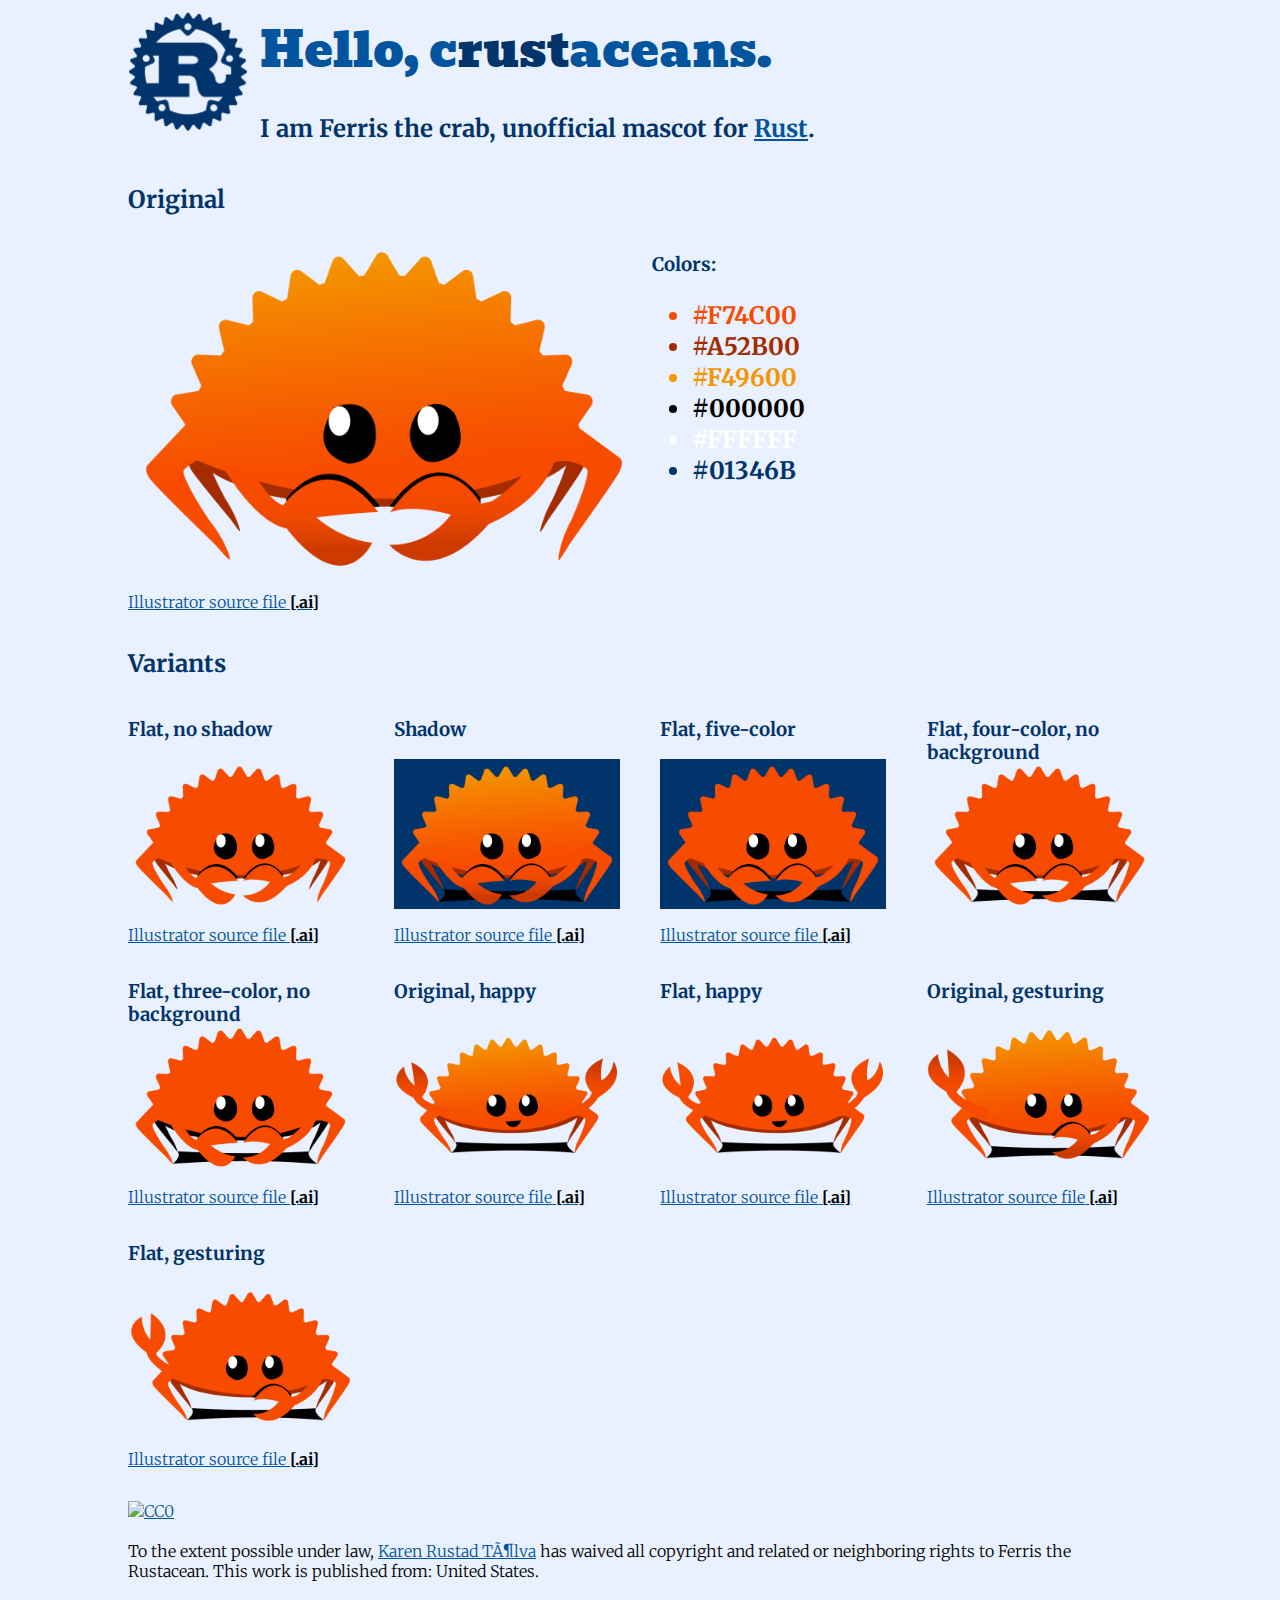
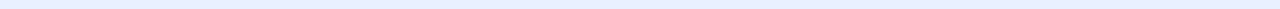
==== index.html @ b99c9bf7 "Initial commit" ====
<html>
<head>
	<meta http-equiv="Content-Type" content="text/html; charset=windows-1252">
	<title>Rustacean.net: Home of Ferris the Crab</title>
	<link href="http://fonts.googleapis.com/css?family=Merriweather:700,300|Bevan" rel="stylesheet" type="text/css"/>
	<link href="./assets/style.css" rel="stylesheet" type="text/css"/>
</head>
<body>
<div class="container">
    <div class="header">
        <img src="./assets/rustlogo.png">
        <div class="introduction">
            <h1>Hello, c<span>rust</span>aceans.</h1>
            <h2>I am <a title="&quot;ferrous&quot;">Ferris</a> the crab, unofficial mascot for <a href="http://www.rust-lang.org/">Rust</a>.</h2>
        </div>
    </div>
    <div class="content">
		<h2>Original</h2>
        <div class="top-crab">
			<div class="original">
                <a href="./assets/rustacean-orig-noshadow.png">
					<img src="./assets/rustacean-orig-noshadow.png" class="">
				</a>
                <p><a href="./src/rustacean-orig-noshadow.ai">Illustrator source file</a></p>
            </div>
            <div class="colors">
                <h3>Colors:</h3>
                <ul>
                    <li style="color: rgb(247, 76, 0);">#F74C00</li>
                    <li style="color: rgb(165, 43, 0);">#A52B00</li>
                    <li style="color: rgb(244, 150, 0);">#F49600</li>
                    <li style="color: rgb(0, 0, 0);">#000000</li>
                    <li style="color: rgb(255, 255, 255);">#FFFFFF</li>
                    <li style="color: rgb(1, 52, 107);">#01346B</li>
                </ul>
            </div>
        </div>
		<h2>Variants</h2>
        <div class="crab-variants">
			<div class="">
                <h3>Flat, no shadow</h3>
                <a href="./assets/rustacean-flat-noshadow.png"><img src="./assets/rustacean-flat-noshadow.png" class=""></a>
                <p><a href="./src/rustacean-flat-noshadow.ai">Illustrator source file</a></p>
            </div>
			<div class="">
				<h3>Shadow</h3>
                <a href="./assets/rustacean-orig.png"><img src="./assets/rustacean-orig.png"></a>
                <p><a href="./src/rustacean-orig.ai">Illustrator source file</a></p>
            </div>
            <div class=" ">
                <h3>Flat, five-color</h3>
                <a href="./assets/rustacean-flat.png"><img src="./assets/rustacean-flat.png" class=""></a>
                <p><a href="./src/rustacean-flat.ai">Illustrator source file</a></p>
            </div>
            <div class=" ">
                <h3>Flat, four-color, no background</h3>
                <a href="./assets/rustacean-flat-trans.png"><img src="./assets/rustacean-flat-trans.png" class=""></a>
            </div>
            <div class=" ">
                <h3>Flat, three-color, no background</h3>
                <a href="./assets/rustacean-flat-3.png"><img src="./assets/rustacean-flat-3.png" class=""></a>
                <p><a href="./src/rustacean-flat-3.ai">Illustrator source file</a></p>
            </div>
            <div class=" ">
                <h3>Original, happy</h3>
                <a href="./assets/rustacean-orig-happy.png"><img src="./assets/rustacean-orig-happy.png" class=""></a>
                <p><a href="./src/rustacean-orig-happy.ai">Illustrator source file</a></p>
            </div>
            <div class=" ">
                <h3>Flat, happy</h3>
                <a href="./assets/rustacean-flat-happy.png"><img src="./assets/rustacean-flat-happy.png" class=""></a>
                <p><a href="./src/rustacean-flat-happy.ai">Illustrator source file</a></p>
            </div>
            <div class=" ">
                <h3>Original, gesturing</h3>
                <a href="./assets/rustacean-orig-gesture.png"><img src="./assets/rustacean-orig-gesture.png" class=""></a>
                <p><a href="./src/rustacean-orig-gesture.ai">Illustrator source file</a></p>
            </div>
            <div class=" ">
                <h3>Flat, gesturing</h3>
                <a href="./assets/rustacean-flat-gesture.png"><img src="./assets/rustacean-flat-gesture.png" class=""></a>
                <p><a href="./src/rustacean-flat-gesture.ai">Illustrator source file</a></p>
            </div>
        </div>
		<div class="more-crabby-things">
		</div>
    </div>

	<div class="license">
	    <p xmlns:dct="http://purl.org/dc/terms/" xmlns:vcard="http://www.w3.org/2001/vcard-rdf/3.0#">
	      <a rel="license"
	         href="http://creativecommons.org/publicdomain/zero/1.0/">
	        <img src="http://i.creativecommons.org/p/zero/1.0/88x31.png" style="border-style: none;" alt="CC0" />
	      </a>
	      <br />
	      To the extent possible under law,
	      <a rel="dct:publisher"
	         href="rustacean.net">
	        <span property="dct:title">Karen Rustad Tölva</span></a>
	      has waived all copyright and related or neighboring rights to
	      <span property="dct:title">Ferris the Rustacean</span>.
	    This work is published from:
	    <span property="vcard:Country" datatype="dct:ISO3166"
	          content="US" about="rustacean.net">
	      United States</span>.
	    </p>
	</div>
</div>
---- assets/style.css ----
body {
    font-family: 'Merriweather', serif;
    font-weight: 300;
    background: #e9f0ff;
    color: black;
    margin: 0;
    padding: 12px;
}

.container {
    margin: 0 auto;
    min-width: 320px;
    max-width: 80vw;
    display: flex;
    flex-direction: column;
}

img {
    width: 100%;
}
.license img {
    width: auto;
}

.header {
    display: flex;
    flex-direction: row;
    align-items: flex-start;
}
.header img { flex: 0 0 auto; min-width: 80px; width: 22%; max-width: 120px; margin-right: 12px; }
.header .introduction { flex: 1 1 auto; max-width: calc(100% - 80px);}
.header h1, .header h2 { word-wrap: break-word; }

.content {
    display: flex;
    flex-direction: column;
}

.content .top-crab {
    display: flex;
    flex-direction: row;
    align-items: flex-start;

    flex-wrap: wrap;
}
.content .top-crab .original {
    max-width: 50%;
    min-width: 300px;
}

.content .crab-variants {
    display: flex;
    flex-direction: row;
    justify-content: space-between;
    flex-wrap: wrap;
}

.content .crab-variants > div {
    flex: 0 0 auto;
    min-width: 150px;
    width: 22%;
}

.crab-variants h3 {
    height: 1.2em;
}


h1 span, h2, h3 {
    color: #01346B;
}
h1 {
    font-family: 'Bevan', 'Rockwell Extra Bold', 'Merriweather', Bodoni, Baskerville, serif;
    font-weight: 400;
    color: #02549E;
    font-size: 3em;
    margin-top: 0;
    margin-bottom: .5em;
}

.content h2, h3, h4 {
    font-weight: 700;
}
.colors {
    font-weight: 700;
    margin-left: 12px;
}
.colors ul {
    font-size: 1.5em;
}
a {
    color: #02549E;
    text-decoration: underline;
}
a:not([href]) {
    color: inherit;
    text-decoration: none;
}
a[href$=".ai"]:after {
    content: " [.ai]";
    font-weight: 700;
    color: black;
}
a:hover {
    color: #01346B;
}

.license a[rel="license"] {
    display: block;
}
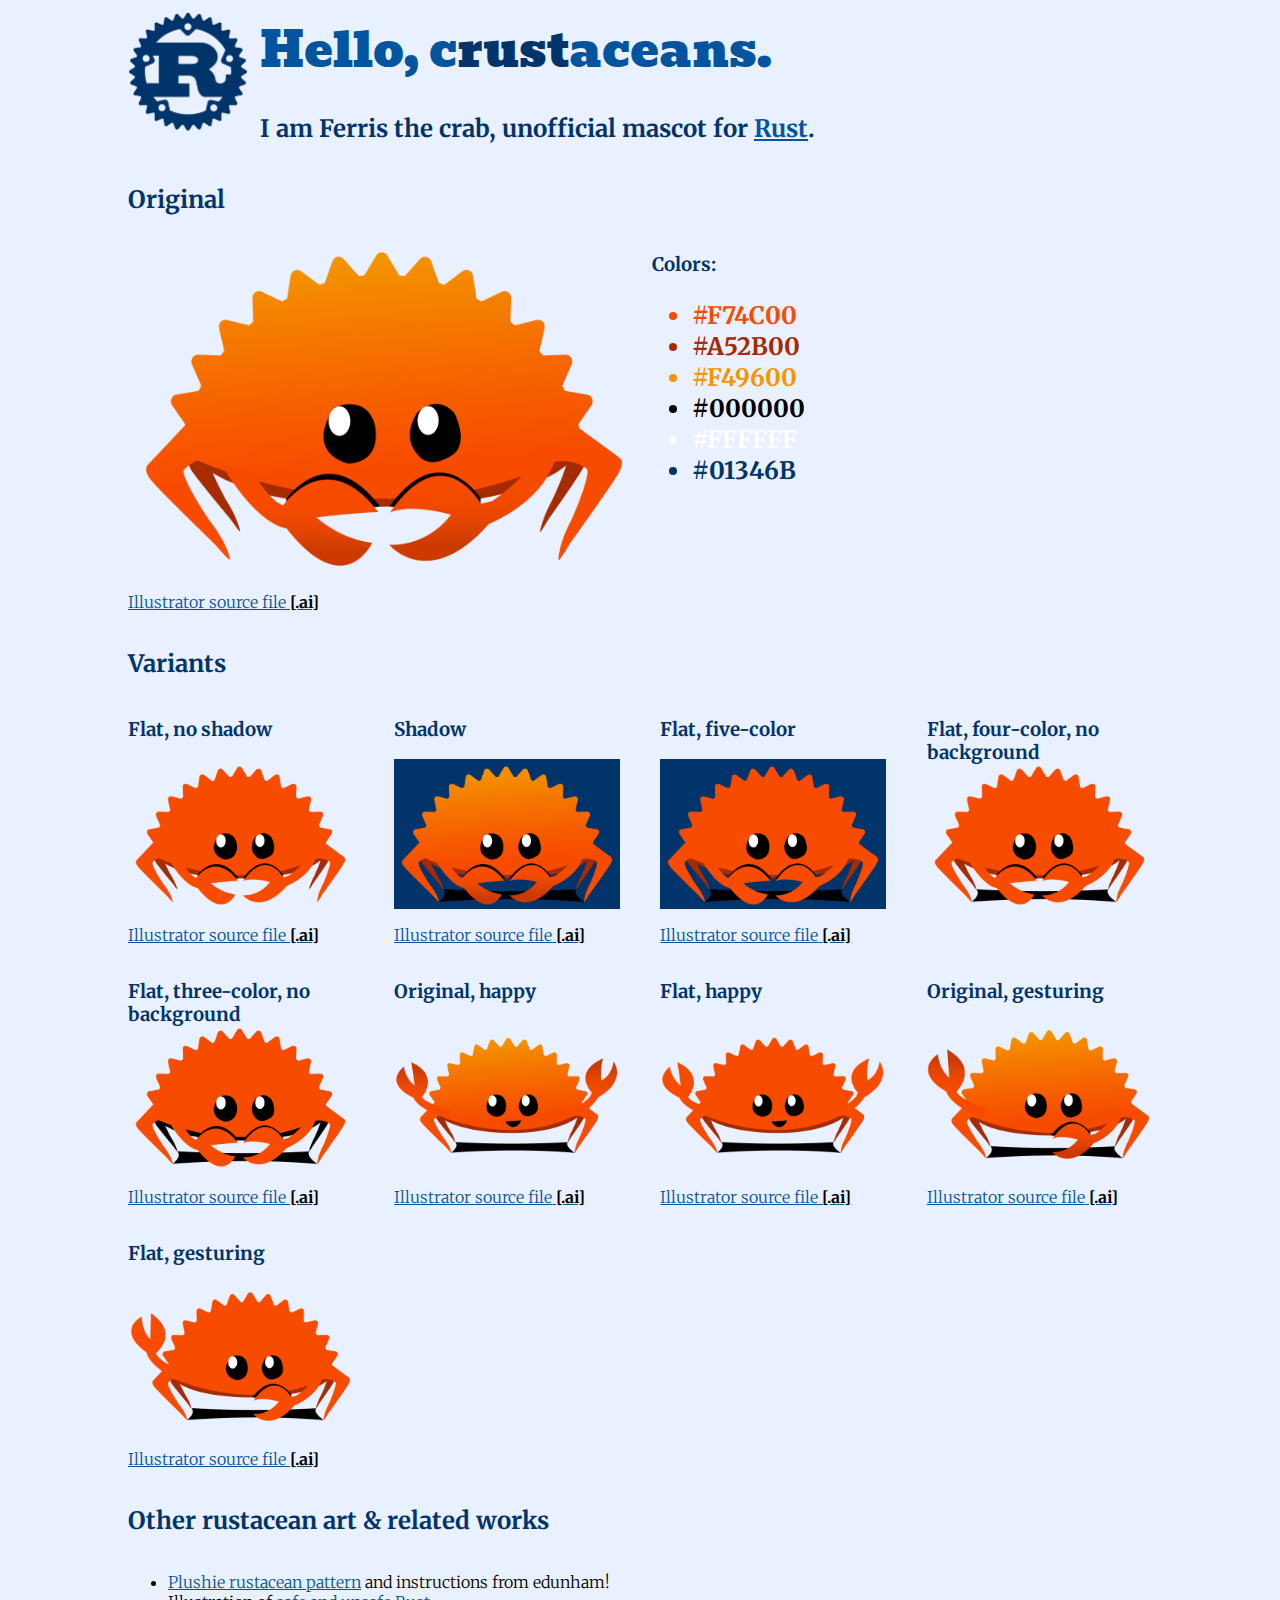
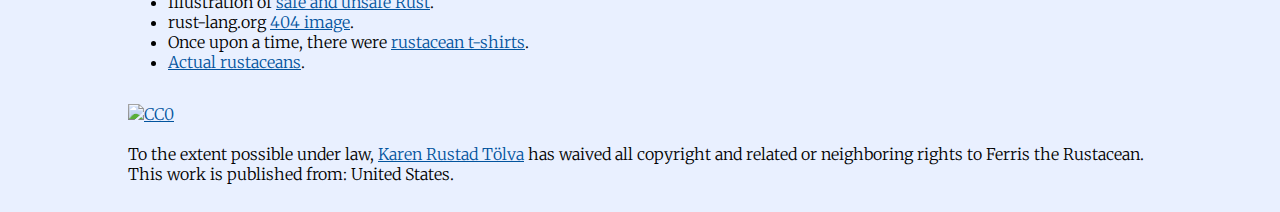
==== commit 78799d4c: "Fixed umlaut; added a starting list of related works/mashups/etc." ====
--- a/index.html
+++ b/index.html
@@ -82,7 +82,15 @@
                 <p><a href="./src/rustacean-flat-gesture.ai">Illustrator source file</a></p>
             </div>
         </div>
+		<h2>Other rustacean art & related works</h2>
 		<div class="more-crabby-things">
+			<ul>
+				<li><a href="http://edunham.net/2016/04/11/plushie_rustacean_pattern.html">Plushie rustacean pattern</a> and instructions from edunham!</li>
+				<li>Illustration of <a href="https://twitter.com/whoisaldeka/status/674465785557860353">safe and unsafe Rust</a>.</li>
+				<li>rust-lang.org <a href="https://www.rust-lang.org/logos/error.png">404 image</a>.</li>
+				<li>Once upon a time, there were <a href="https://teespring.com/rustacean">rustacean t-shirts</a>.</li>
+				<li><a href="http://www.rustaceans.org/">Actual rustaceans</a>.
+			</ul>
 		</div>
     </div>
 
@@ -96,7 +104,7 @@
 	      To the extent possible under law,
 	      <a rel="dct:publisher"
 	         href="rustacean.net">
-	        <span property="dct:title">Karen Rustad Tölva</span></a>
+	        <span property="dct:title">Karen Rustad T&ouml;lva</span></a>
 	      has waived all copyright and related or neighboring rights to
 	      <span property="dct:title">Ferris the Rustacean</span>.
 	    This work is published from:
